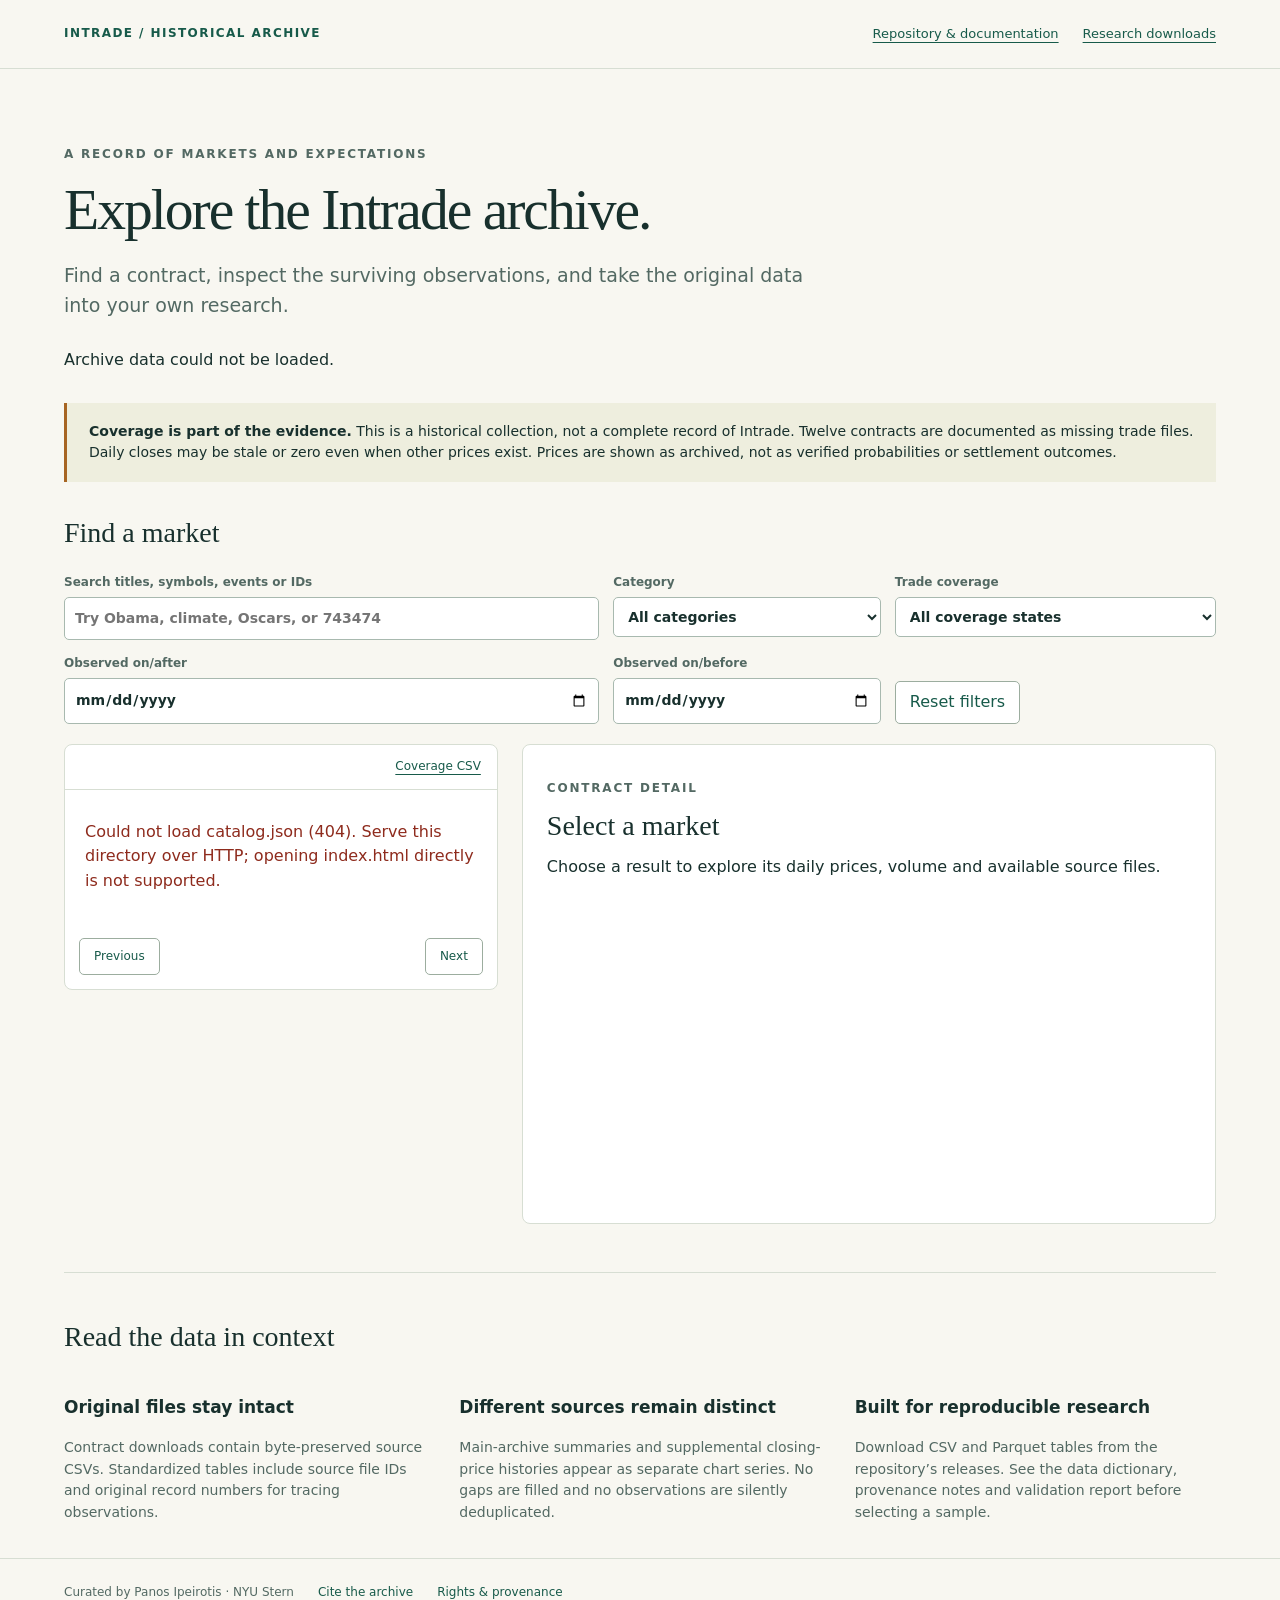
==== site/index.html @ bc6a474b "Build traceable research exports, contract coverage, and static explorer" ====
<!doctype html>
<html lang="en"><head><meta charset="utf-8"><meta name="viewport" content="width=device-width,initial-scale=1">
<title>Intrade Historical Archive</title><meta name="description" content="Search historical Intrade contracts, inspect coverage and download original observations.">
<link rel="stylesheet" href="style.css"><script src="app.js" defer></script></head>
<body><header><a class="brand" href="./">INTRADE / HISTORICAL ARCHIVE</a><nav><a href="https://github.com/ipeirotis/Intrade-Archive">Repository & documentation</a><a href="https://github.com/ipeirotis/Intrade-Archive/releases">Research downloads</a></nav></header>
<main><section class="intro"><p class="eyebrow">A record of markets and expectations</p><h1>Explore the Intrade archive.</h1><p>Find a contract, inspect the surviving observations, and take the original data into your own research.</p><div id="stats" class="stats" aria-live="polite">Loading archive inventory…</div></section>
<aside class="notice"><strong>Coverage is part of the evidence.</strong> This is a historical collection, not a complete record of Intrade. Twelve contracts are documented as missing trade files. Daily closes may be stale or zero even when other prices exist. Prices are shown as archived, not as verified probabilities or settlement outcomes.</aside>
<section aria-labelledby="search-title"><h2 id="search-title">Find a market</h2>
<div class="filters"><label class="search">Search titles, symbols, events or IDs<input id="query" type="search" placeholder="Try Obama, climate, Oscars, or 743474"></label>
<label>Category<select id="category"><option value="">All categories</option></select></label>
<label>Trade coverage<select id="status"><option value="">All coverage states</option><option value="observed">Trade rows available</option><option value="known_missing">Documented missing trades</option><option value="missing_expected">Missing expected trades</option><option value="metadata_reports_zero">Metadata reports zero trades</option><option value="empty_file">Empty trade file</option></select></label>
<label>Observed on/after<input id="from" type="date"></label><label>Observed on/before<input id="to" type="date"></label>
<button id="reset" type="button">Reset filters</button></div>
<div class="workspace"><section class="results" aria-label="Matching contracts"><div class="result-heading"><p id="result-count" role="status"></p><a href="coverage.csv" download>Coverage CSV</a></div><div id="results"></div><div class="pagination"><button id="prev">Previous</button><span id="page"></span><button id="next">Next</button></div></section>
<section id="detail" class="detail" aria-live="polite"><p class="eyebrow">Contract detail</p><h2>Select a market</h2><p>Choose a result to explore its daily prices, volume and available source files.</p></section></div></section>
<section class="method"><h2>Read the data in context</h2><div class="method-grid"><div><h3>Original files stay intact</h3><p>Contract downloads contain byte-preserved source CSVs. Standardized tables include source file IDs and original record numbers for tracing observations.</p></div><div><h3>Different sources remain distinct</h3><p>Main-archive summaries and supplemental closing-price histories appear as separate chart series. No gaps are filled and no observations are silently deduplicated.</p></div><div><h3>Built for reproducible research</h3><p>Download CSV and Parquet tables from the repository’s releases. See the data dictionary, provenance notes and validation report before selecting a sample.</p></div></div></section></main>
<footer>Curated by Panos Ipeirotis · NYU Stern <a href="https://github.com/ipeirotis/Intrade-Archive/blob/master/CITATION.cff">Cite the archive</a> <a href="https://github.com/ipeirotis/Intrade-Archive/blob/master/RIGHTS.md">Rights & provenance</a></footer></body></html>
---- site/style.css ----
:root{color-scheme:light;--ink:#18302d;--muted:#536963;--paper:#f8f7f1;--line:#d7ded3;--green:#175a4a;--gold:#a76523}*{box-sizing:border-box}body{margin:0;background:var(--paper);color:var(--ink);font:16px/1.55 system-ui,sans-serif}header,main,footer{max-width:1480px;margin:auto;padding:24px 5%}header{display:flex;justify-content:space-between;gap:24px;border-bottom:1px solid var(--line)}a{color:var(--green);text-underline-offset:4px}.brand{letter-spacing:.12em;font-size:12px;font-weight:800;text-decoration:none}nav{display:flex;gap:24px;font-size:13px}.intro{padding:42px 0 30px;max-width:940px}.eyebrow{text-transform:uppercase;letter-spacing:.15em;font-size:12px;font-weight:700;color:var(--muted)}h1{font:clamp(36px,4.5vw,66px)/1.1 Georgia,serif;margin:14px 0 20px;letter-spacing:-.035em}h2{font:28px/1.2 Georgia,serif}h3{font-size:17px}p{margin:10px 0}.intro>p:not(.eyebrow){font-size:19px;color:var(--muted);max-width:750px}.stats{display:flex;flex-wrap:wrap;gap:36px;margin-top:28px}.stat strong{display:block;font-size:27px;font-weight:600}.stat span{font-size:12px;color:var(--muted);text-transform:uppercase;letter-spacing:.06em}.notice{background:#eeeede;border-left:3px solid var(--gold);padding:18px 22px;font-size:14px;margin-bottom:34px}.filters{display:grid;grid-template-columns:2fr 1fr 1.2fr;gap:14px;margin:20px 0}label{font-size:12px;font-weight:650;color:var(--muted);display:block}input,select,button{font:inherit}input,select{width:100%;margin-top:5px;background:#fff;border:1px solid #a8b9af;border-radius:5px;color:var(--ink);padding:10px;font-size:14px}button{border:1px solid #9cad9f;border-radius:5px;background:white;color:var(--green);padding:8px 14px;cursor:pointer}button:hover{background:#e8efe8}button:disabled{opacity:.45;cursor:default}button:focus-visible,a:focus-visible,input:focus-visible,select:focus-visible{outline:3px solid #bc7a25;outline-offset:3px}#reset{align-self:end;justify-self:start}.workspace{display:grid;grid-template-columns:minmax(280px,1fr) minmax(0,1.6fr);gap:24px;align-items:start}.results{background:#fff;border:1px solid var(--line);border-radius:8px;overflow:hidden}.result-heading{display:flex;justify-content:space-between;align-items:center;padding:12px 16px;font-size:12px;border-bottom:1px solid var(--line)}#results{max-height:760px;overflow:auto}.result{display:block;text-align:left;width:100%;border:0;border-radius:0;padding:15px 18px;border-bottom:1px solid var(--line);color:var(--ink)}.result[aria-current=true]{background:#e1ece3;border-left:4px solid var(--green);padding-left:14px}.result .title{display:block;font-size:14px;font-weight:650}.result .meta{display:block;font-size:11px;color:var(--muted);margin-top:4px}.badge{display:inline-block;padding:2px 7px;font-size:11px;background:#edf0e8;border-radius:4px;margin-top:7px}.badge.warning{background:#f7e7d1;color:#75450c}.pagination{display:flex;justify-content:space-between;padding:14px;align-items:center;font-size:12px}.detail{padding:24px;background:white;border:1px solid var(--line);border-radius:8px;min-height:480px;overflow:hidden}.detail h2{font-size:28px;margin:12px 0;overflow-wrap:anywhere}.detail .symbol{font:12px ui-monospace,monospace;overflow-wrap:anywhere;color:var(--muted)}.facts{display:grid;grid-template-columns:1fr 1fr;gap:12px;padding:16px 0}.facts div{border-bottom:1px solid var(--line);padding-bottom:8px}.facts dt{font-size:11px;color:var(--muted)}.facts dd{margin:0;font-size:15px}.downloads{display:flex;gap:12px;flex-wrap:wrap;font-size:13px;margin:15px 0}.controls{display:flex;gap:16px;align-items:end;flex-wrap:wrap;margin:20px 0 8px}.controls label{flex:1}.controls input[type=checkbox]{width:auto;vertical-align:middle;margin:0 6px 0 0}.controls .check{min-width:180px}.chart{width:100%;height:auto;display:block}.chart text{font:11px system-ui;fill:var(--muted)}.chart-note{font-size:12px;color:var(--muted)}.warning-text{padding:12px;background:#fff1df;font-size:13px;margin-top:14px}.method{margin-top:48px;padding-top:24px;border-top:1px solid var(--line)}.method-grid{display:grid;grid-template-columns:repeat(3,1fr);gap:34px}.method p{font-size:14px;color:var(--muted)}footer{border-top:1px solid var(--line);font-size:12px;color:var(--muted);display:flex;gap:24px;flex-wrap:wrap}table{font-size:12px;border-collapse:collapse;width:100%}th,td{text-align:left;border-bottom:1px solid var(--line);padding:6px}summary{cursor:pointer;font-size:13px;margin:18px 0 8px}.error{padding:20px;color:#8e2b1d} @media(max-width:900px){header{display:block}nav{margin-top:14px}.workspace{grid-template-columns:1fr}.filters{grid-template-columns:1fr 1fr}.search{grid-column:1/-1}#results{max-height:360px}.method-grid{grid-template-columns:1fr;gap:8px}.stats{gap:22px}.detail{padding:18px}main{padding:20px 5%}}@media(max-width:480px){.filters{grid-template-columns:1fr}.facts{grid-template-columns:1fr 1fr}nav{flex-wrap:wrap;gap:12px}}
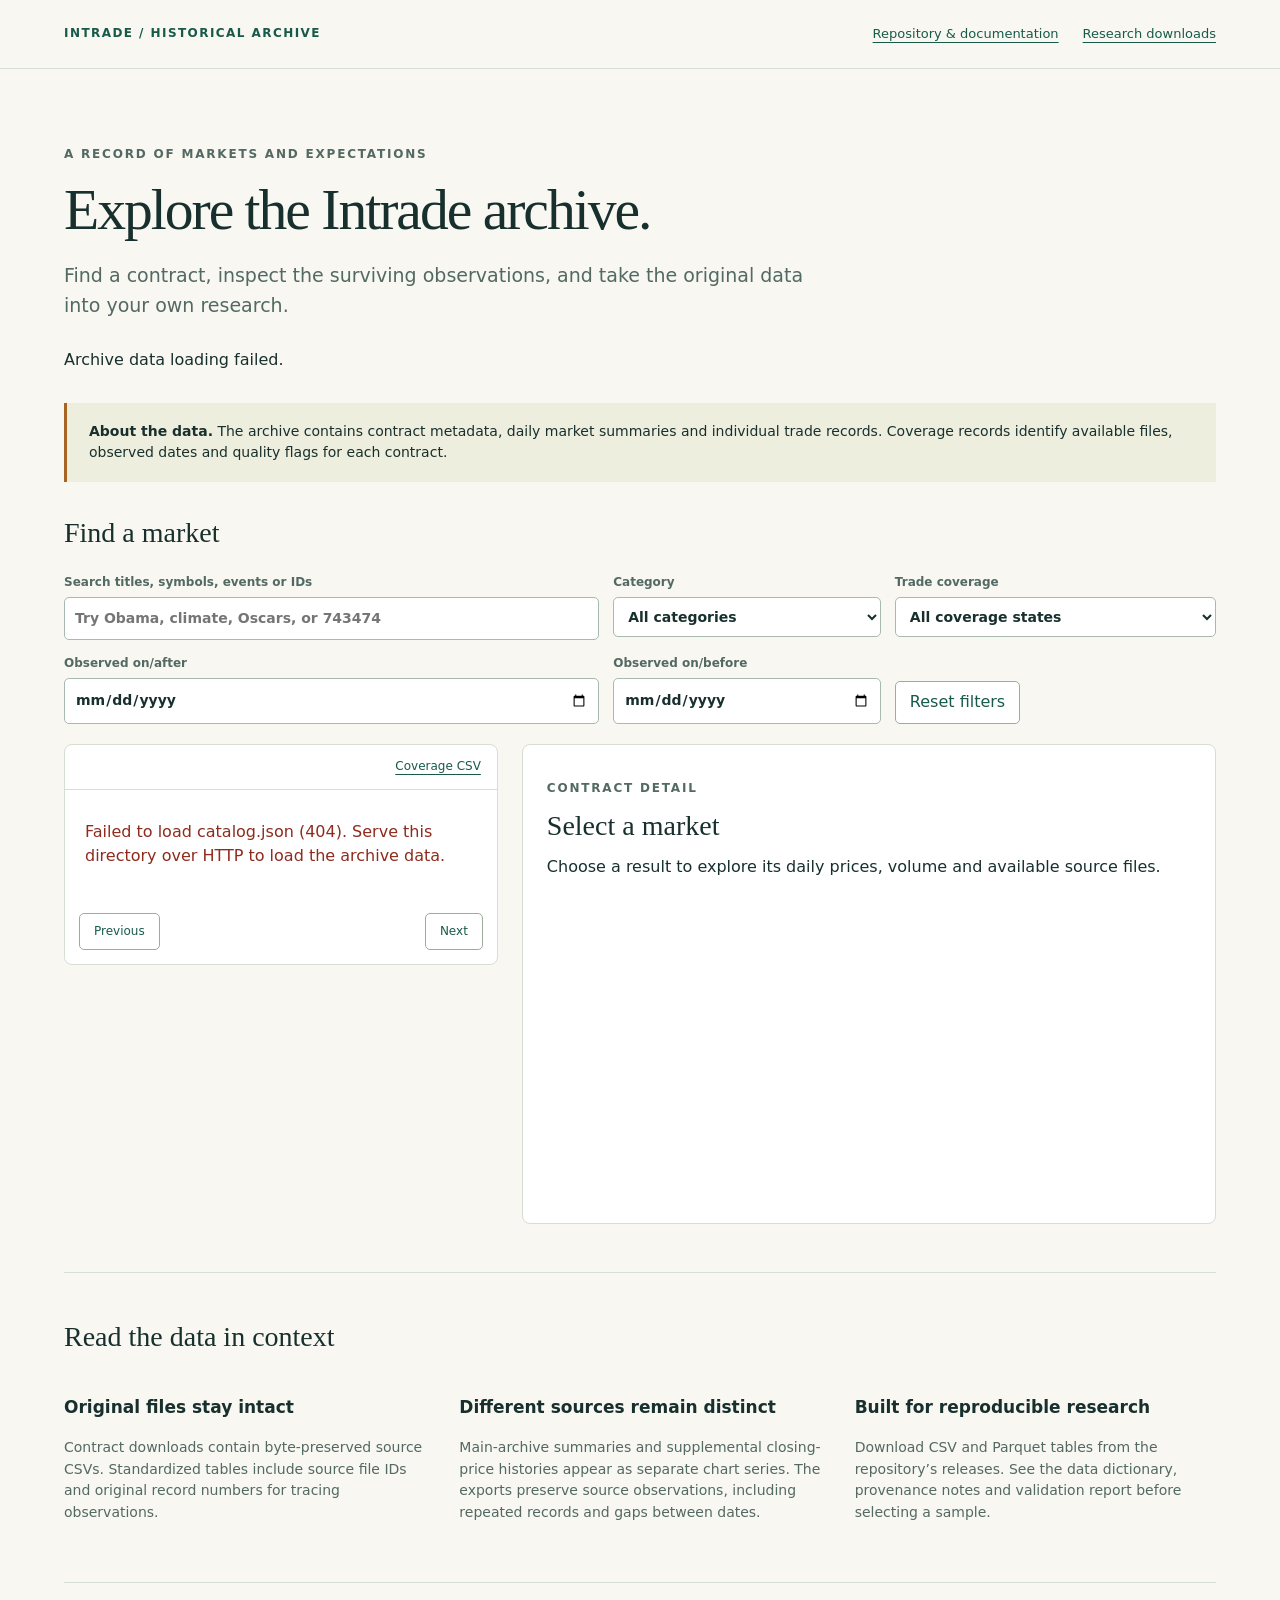
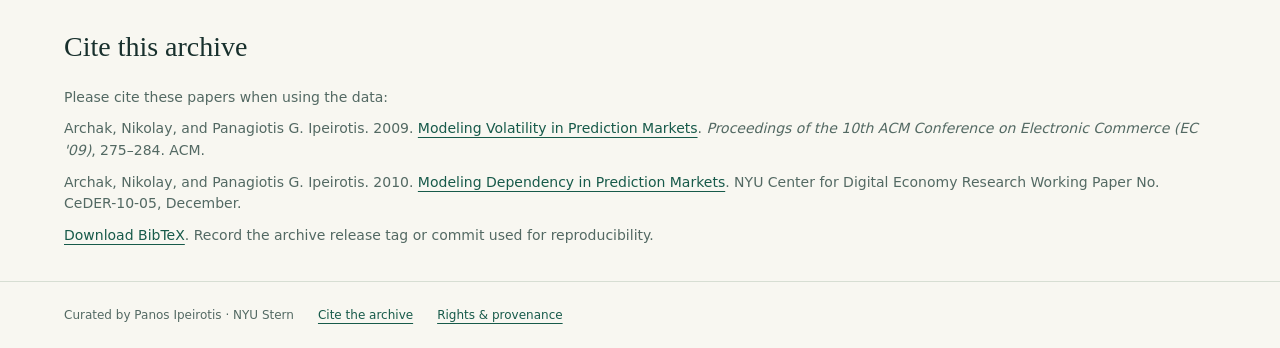
==== commit 6884e925: "Focus archive on data, add paper citations and publish v1.0.1 Retire crawler sources, binaries and d" ====
--- a/site/index.html
+++ b/site/index.html
@@ -4,7 +4,7 @@
 <link rel="stylesheet" href="style.css"><script src="app.js" defer></script></head>
 <body><header><a class="brand" href="./">INTRADE / HISTORICAL ARCHIVE</a><nav><a href="https://github.com/ipeirotis/Intrade-Archive">Repository & documentation</a><a href="https://github.com/ipeirotis/Intrade-Archive/releases">Research downloads</a></nav></header>
 <main><section class="intro"><p class="eyebrow">A record of markets and expectations</p><h1>Explore the Intrade archive.</h1><p>Find a contract, inspect the surviving observations, and take the original data into your own research.</p><div id="stats" class="stats" aria-live="polite">Loading archive inventory…</div></section>
-<aside class="notice"><strong>Coverage is part of the evidence.</strong> This is a historical collection, not a complete record of Intrade. Twelve contracts are documented as missing trade files. Daily closes may be stale or zero even when other prices exist. Prices are shown as archived, not as verified probabilities or settlement outcomes.</aside>
+<aside class="notice"><strong>About the data.</strong> The archive contains contract metadata, daily market summaries and individual trade records. Coverage records identify available files, observed dates and quality flags for each contract.</aside>
 <section aria-labelledby="search-title"><h2 id="search-title">Find a market</h2>
 <div class="filters"><label class="search">Search titles, symbols, events or IDs<input id="query" type="search" placeholder="Try Obama, climate, Oscars, or 743474"></label>
 <label>Category<select id="category"><option value="">All categories</option></select></label>
@@ -13,5 +13,9 @@
 <button id="reset" type="button">Reset filters</button></div>
 <div class="workspace"><section class="results" aria-label="Matching contracts"><div class="result-heading"><p id="result-count" role="status"></p><a href="coverage.csv" download>Coverage CSV</a></div><div id="results"></div><div class="pagination"><button id="prev">Previous</button><span id="page"></span><button id="next">Next</button></div></section>
 <section id="detail" class="detail" aria-live="polite"><p class="eyebrow">Contract detail</p><h2>Select a market</h2><p>Choose a result to explore its daily prices, volume and available source files.</p></section></div></section>
-<section class="method"><h2>Read the data in context</h2><div class="method-grid"><div><h3>Original files stay intact</h3><p>Contract downloads contain byte-preserved source CSVs. Standardized tables include source file IDs and original record numbers for tracing observations.</p></div><div><h3>Different sources remain distinct</h3><p>Main-archive summaries and supplemental closing-price histories appear as separate chart series. No gaps are filled and no observations are silently deduplicated.</p></div><div><h3>Built for reproducible research</h3><p>Download CSV and Parquet tables from the repository’s releases. See the data dictionary, provenance notes and validation report before selecting a sample.</p></div></div></section></main>
-<footer>Curated by Panos Ipeirotis · NYU Stern <a href="https://github.com/ipeirotis/Intrade-Archive/blob/master/CITATION.cff">Cite the archive</a> <a href="https://github.com/ipeirotis/Intrade-Archive/blob/master/RIGHTS.md">Rights & provenance</a></footer></body></html>
+<section class="method"><h2>Read the data in context</h2><div class="method-grid"><div><h3>Original files stay intact</h3><p>Contract downloads contain byte-preserved source CSVs. Standardized tables include source file IDs and original record numbers for tracing observations.</p></div><div><h3>Different sources remain distinct</h3><p>Main-archive summaries and supplemental closing-price histories appear as separate chart series. The exports preserve source observations, including repeated records and gaps between dates.</p></div><div><h3>Built for reproducible research</h3><p>Download CSV and Parquet tables from the repository’s releases. See the data dictionary, provenance notes and validation report before selecting a sample.</p></div></div></section>
+<section id="cite" class="method" aria-labelledby="cite-title"><h2 id="cite-title">Cite this archive</h2><p>Please cite these papers when using the data:</p>
+<p>Archak, Nikolay, and Panagiotis G. Ipeirotis. 2009. <a href="https://doi.org/10.1145/1566374.1566414">Modeling Volatility in Prediction Markets</a>. <em>Proceedings of the 10th ACM Conference on Electronic Commerce (EC '09)</em>, 275–284. ACM.</p>
+<p>Archak, Nikolay, and Panagiotis G. Ipeirotis. 2010. <a href="https://ssrn.com/abstract=1718942">Modeling Dependency in Prediction Markets</a>. NYU Center for Digital Economy Research Working Paper No. CeDER-10-05, December.</p>
+<p><a href="references.bib" download>Download BibTeX</a>. Record the archive release tag or commit used for reproducibility.</p></section></main>
+<footer>Curated by Panos Ipeirotis · NYU Stern <a href="#cite">Cite the archive</a> <a href="https://github.com/ipeirotis/Intrade-Archive/blob/master/RIGHTS.md">Rights & provenance</a></footer></body></html>
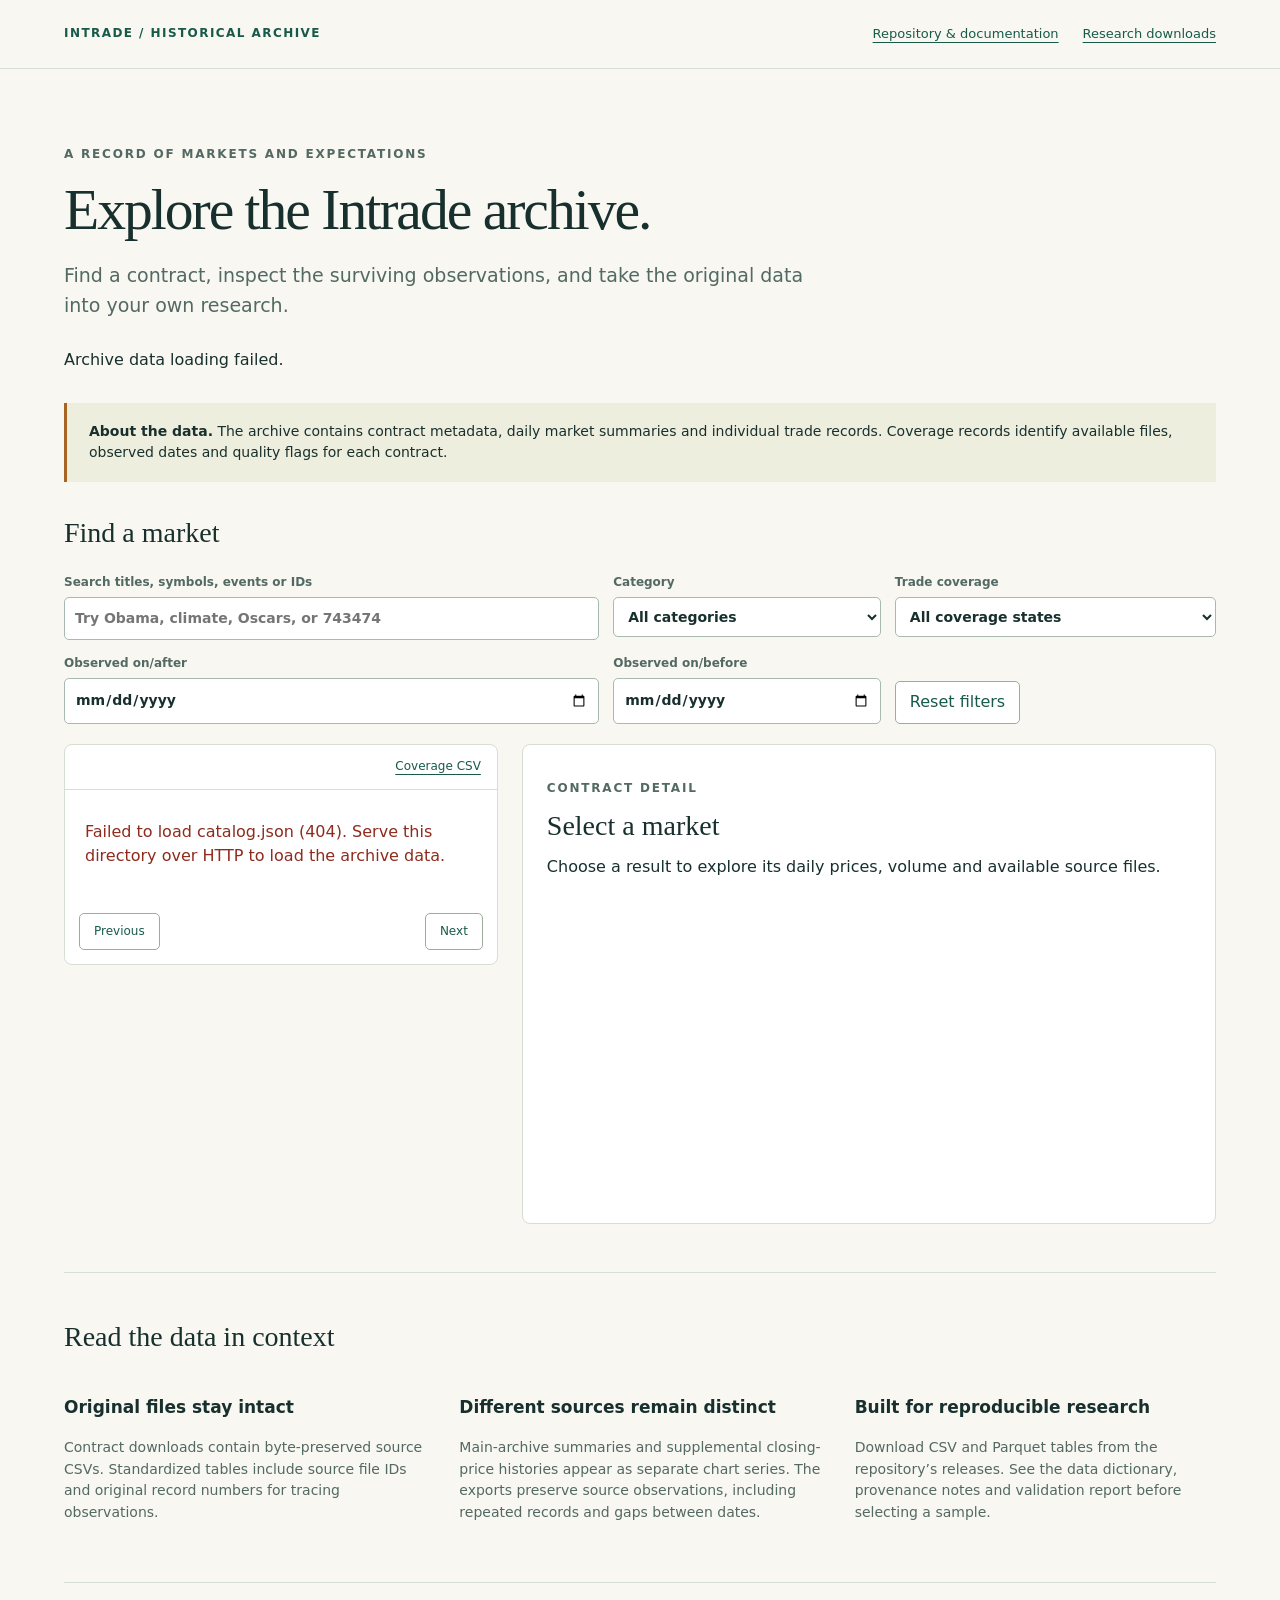
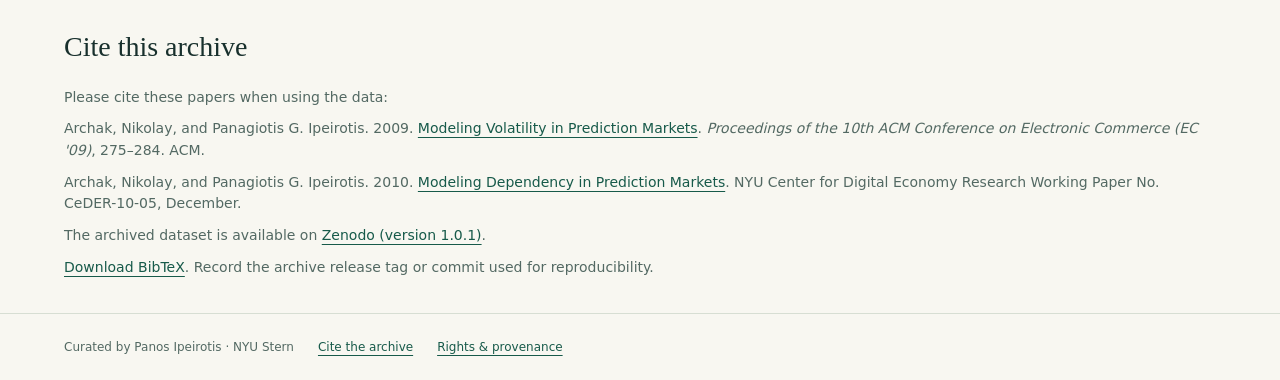
==== commit afa27c31: "Link published Zenodo archive and dataset DOI Add DOI 10.5281/zenodo.23740923 to archive citation me" ====
--- a/site/index.html
+++ b/site/index.html
@@ -17,5 +17,6 @@
 <section id="cite" class="method" aria-labelledby="cite-title"><h2 id="cite-title">Cite this archive</h2><p>Please cite these papers when using the data:</p>
 <p>Archak, Nikolay, and Panagiotis G. Ipeirotis. 2009. <a href="https://doi.org/10.1145/1566374.1566414">Modeling Volatility in Prediction Markets</a>. <em>Proceedings of the 10th ACM Conference on Electronic Commerce (EC '09)</em>, 275–284. ACM.</p>
 <p>Archak, Nikolay, and Panagiotis G. Ipeirotis. 2010. <a href="https://ssrn.com/abstract=1718942">Modeling Dependency in Prediction Markets</a>. NYU Center for Digital Economy Research Working Paper No. CeDER-10-05, December.</p>
+<p>The archived dataset is available on <a href="https://doi.org/10.5281/zenodo.23740923">Zenodo (version 1.0.1)</a>.</p>
 <p><a href="references.bib" download>Download BibTeX</a>. Record the archive release tag or commit used for reproducibility.</p></section></main>
 <footer>Curated by Panos Ipeirotis · NYU Stern <a href="#cite">Cite the archive</a> <a href="https://github.com/ipeirotis/Intrade-Archive/blob/master/RIGHTS.md">Rights & provenance</a></footer></body></html>
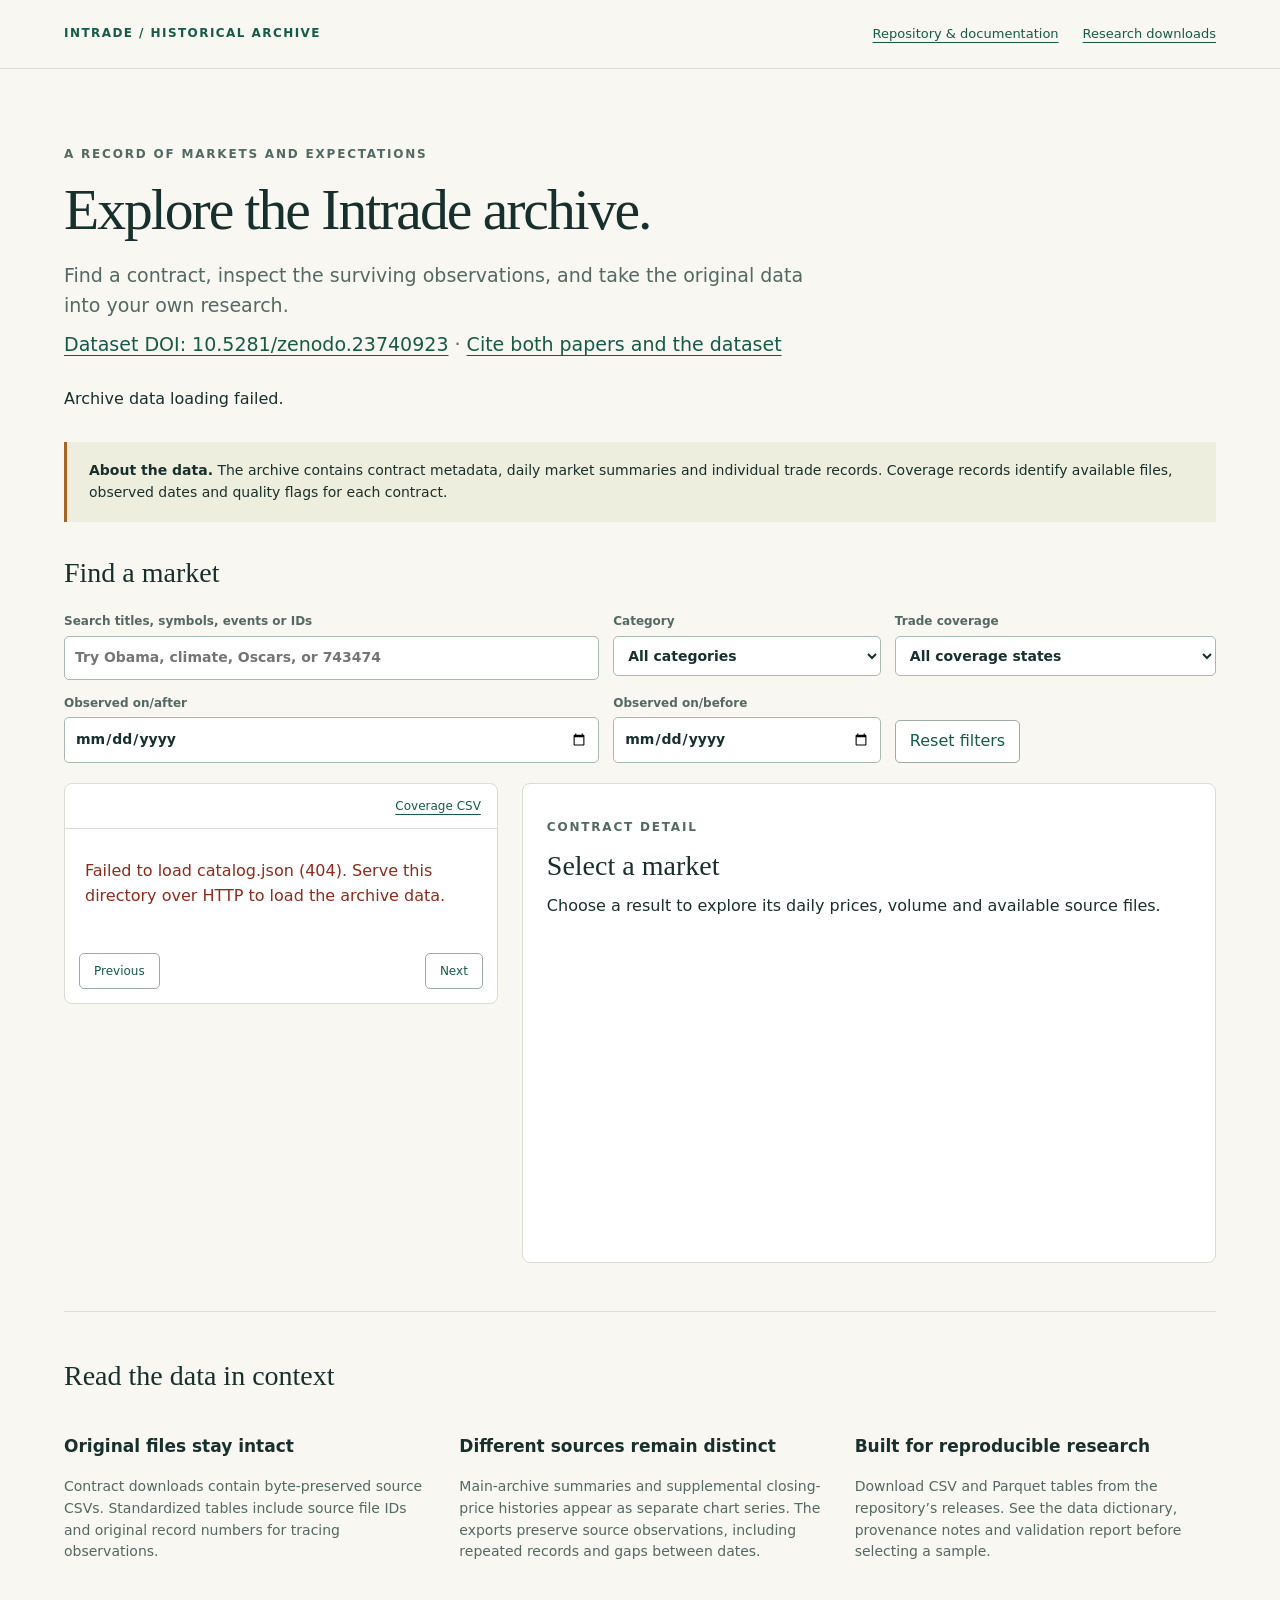
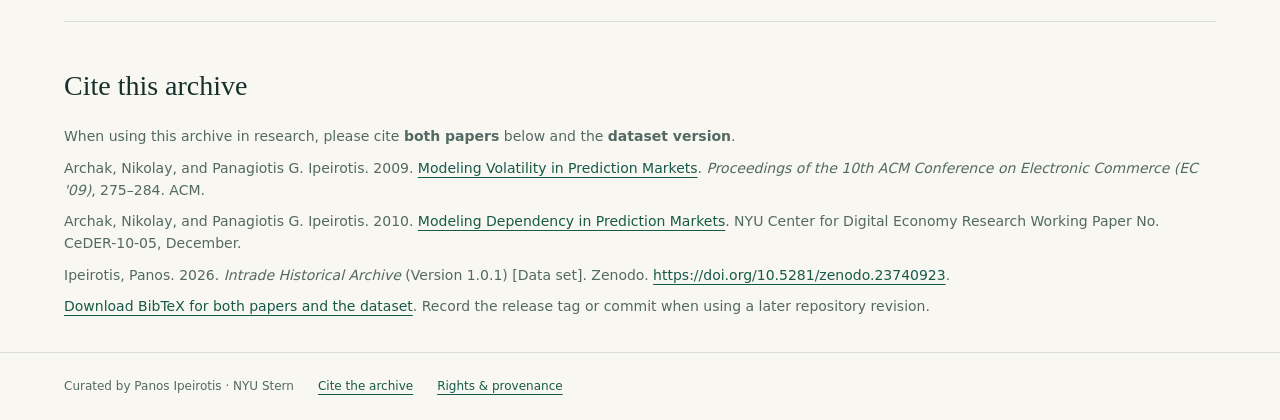
==== commit e7084bd7: "Make archive DOI and paper citations prominent Add DOI, validation, release, explorer and citation b" ====
--- a/site/index.html
+++ b/site/index.html
@@ -3,7 +3,7 @@
 <title>Intrade Historical Archive</title><meta name="description" content="Search historical Intrade contracts, inspect coverage and download original observations.">
 <link rel="stylesheet" href="style.css"><script src="app.js" defer></script></head>
 <body><header><a class="brand" href="./">INTRADE / HISTORICAL ARCHIVE</a><nav><a href="https://github.com/ipeirotis/Intrade-Archive">Repository & documentation</a><a href="https://github.com/ipeirotis/Intrade-Archive/releases">Research downloads</a></nav></header>
-<main><section class="intro"><p class="eyebrow">A record of markets and expectations</p><h1>Explore the Intrade archive.</h1><p>Find a contract, inspect the surviving observations, and take the original data into your own research.</p><div id="stats" class="stats" aria-live="polite">Loading archive inventory…</div></section>
+<main><section class="intro"><p class="eyebrow">A record of markets and expectations</p><h1>Explore the Intrade archive.</h1><p>Find a contract, inspect the surviving observations, and take the original data into your own research.</p><p><a href="https://doi.org/10.5281/zenodo.23740923">Dataset DOI: 10.5281/zenodo.23740923</a> · <a href="#cite">Cite both papers and the dataset</a></p><div id="stats" class="stats" aria-live="polite">Loading archive inventory…</div></section>
 <aside class="notice"><strong>About the data.</strong> The archive contains contract metadata, daily market summaries and individual trade records. Coverage records identify available files, observed dates and quality flags for each contract.</aside>
 <section aria-labelledby="search-title"><h2 id="search-title">Find a market</h2>
 <div class="filters"><label class="search">Search titles, symbols, events or IDs<input id="query" type="search" placeholder="Try Obama, climate, Oscars, or 743474"></label>
@@ -14,9 +14,9 @@
 <div class="workspace"><section class="results" aria-label="Matching contracts"><div class="result-heading"><p id="result-count" role="status"></p><a href="coverage.csv" download>Coverage CSV</a></div><div id="results"></div><div class="pagination"><button id="prev">Previous</button><span id="page"></span><button id="next">Next</button></div></section>
 <section id="detail" class="detail" aria-live="polite"><p class="eyebrow">Contract detail</p><h2>Select a market</h2><p>Choose a result to explore its daily prices, volume and available source files.</p></section></div></section>
 <section class="method"><h2>Read the data in context</h2><div class="method-grid"><div><h3>Original files stay intact</h3><p>Contract downloads contain byte-preserved source CSVs. Standardized tables include source file IDs and original record numbers for tracing observations.</p></div><div><h3>Different sources remain distinct</h3><p>Main-archive summaries and supplemental closing-price histories appear as separate chart series. The exports preserve source observations, including repeated records and gaps between dates.</p></div><div><h3>Built for reproducible research</h3><p>Download CSV and Parquet tables from the repository’s releases. See the data dictionary, provenance notes and validation report before selecting a sample.</p></div></div></section>
-<section id="cite" class="method" aria-labelledby="cite-title"><h2 id="cite-title">Cite this archive</h2><p>Please cite these papers when using the data:</p>
+<section id="cite" class="method" aria-labelledby="cite-title"><h2 id="cite-title">Cite this archive</h2><p>When using this archive in research, please cite <strong>both papers</strong> below and the <strong>dataset version</strong>.</p>
 <p>Archak, Nikolay, and Panagiotis G. Ipeirotis. 2009. <a href="https://doi.org/10.1145/1566374.1566414">Modeling Volatility in Prediction Markets</a>. <em>Proceedings of the 10th ACM Conference on Electronic Commerce (EC '09)</em>, 275–284. ACM.</p>
 <p>Archak, Nikolay, and Panagiotis G. Ipeirotis. 2010. <a href="https://ssrn.com/abstract=1718942">Modeling Dependency in Prediction Markets</a>. NYU Center for Digital Economy Research Working Paper No. CeDER-10-05, December.</p>
-<p>The archived dataset is available on <a href="https://doi.org/10.5281/zenodo.23740923">Zenodo (version 1.0.1)</a>.</p>
-<p><a href="references.bib" download>Download BibTeX</a>. Record the archive release tag or commit used for reproducibility.</p></section></main>
+<p>Ipeirotis, Panos. 2026. <em>Intrade Historical Archive</em> (Version 1.0.1) [Data set]. Zenodo. <a href="https://doi.org/10.5281/zenodo.23740923">https://doi.org/10.5281/zenodo.23740923</a>.</p>
+<p><a href="references.bib" download>Download BibTeX for both papers and the dataset</a>. Record the release tag or commit when using a later repository revision.</p></section></main>
 <footer>Curated by Panos Ipeirotis · NYU Stern <a href="#cite">Cite the archive</a> <a href="https://github.com/ipeirotis/Intrade-Archive/blob/master/RIGHTS.md">Rights & provenance</a></footer></body></html>
